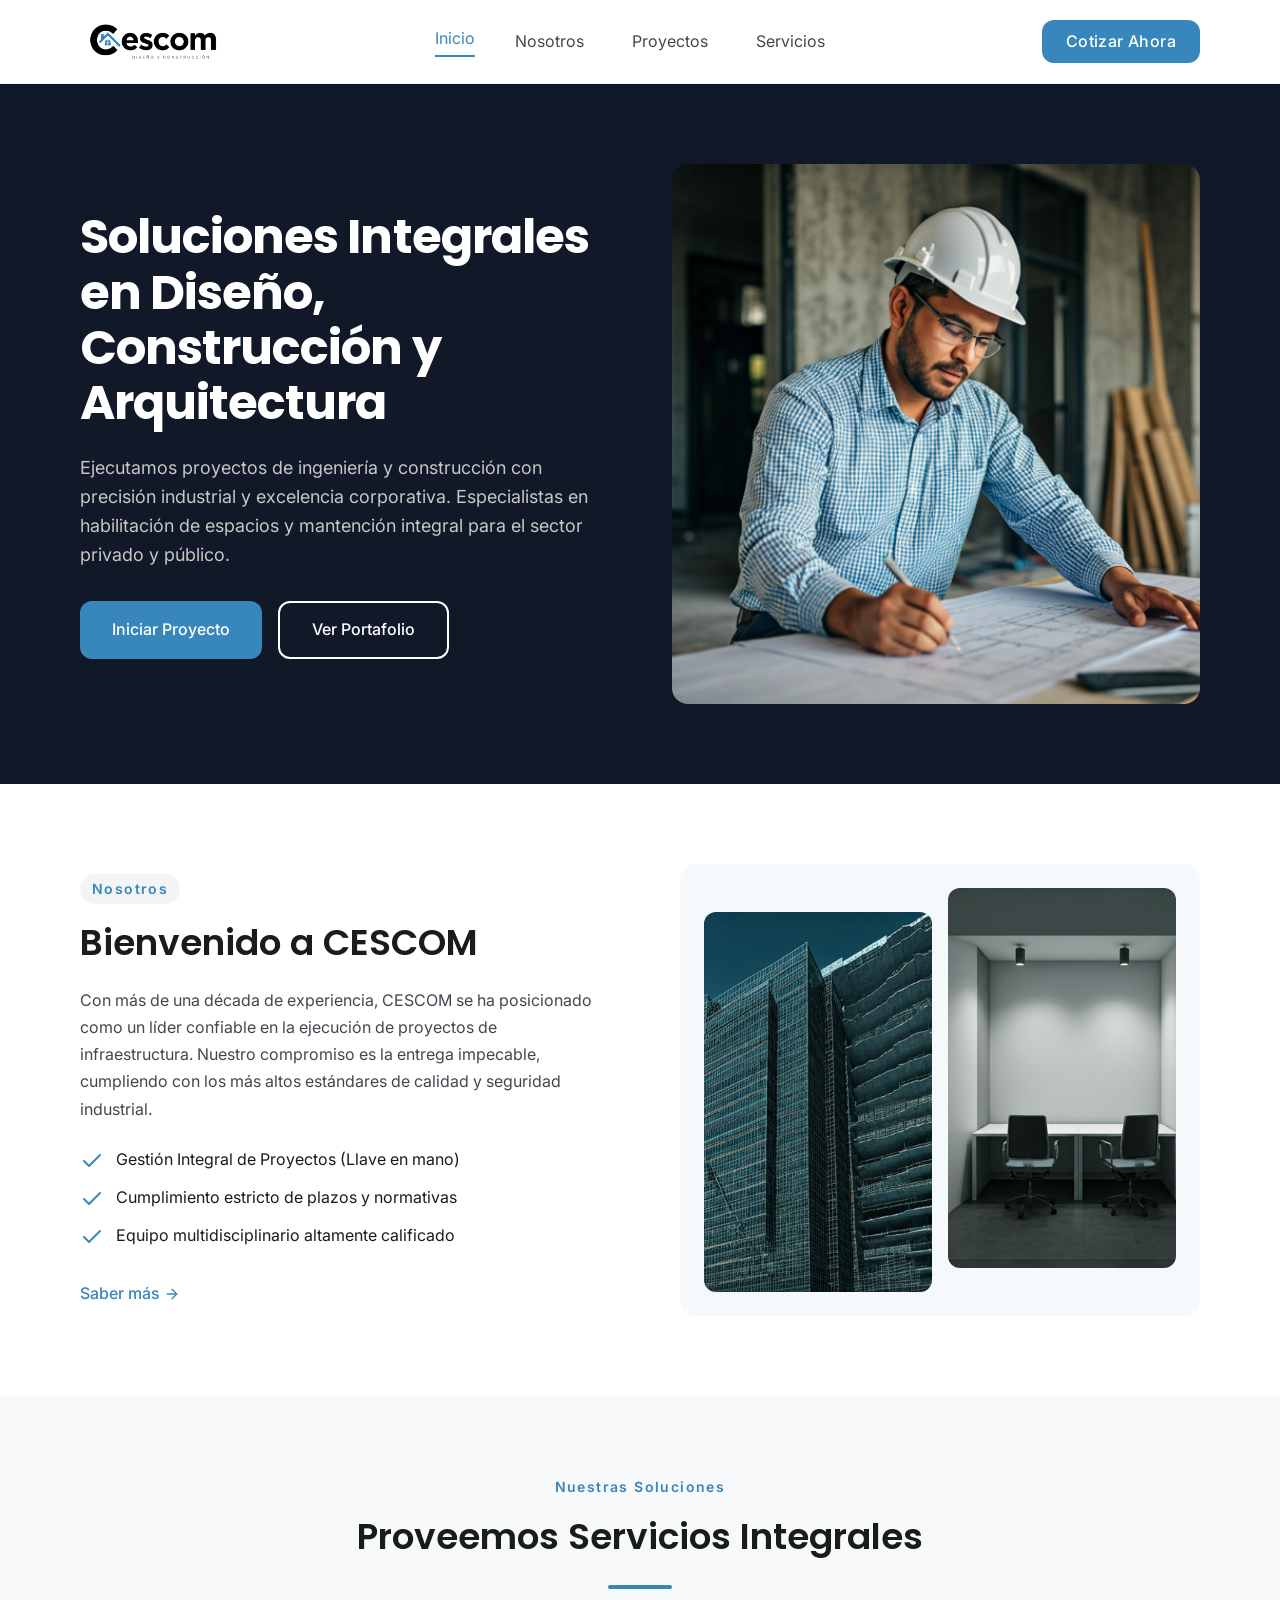
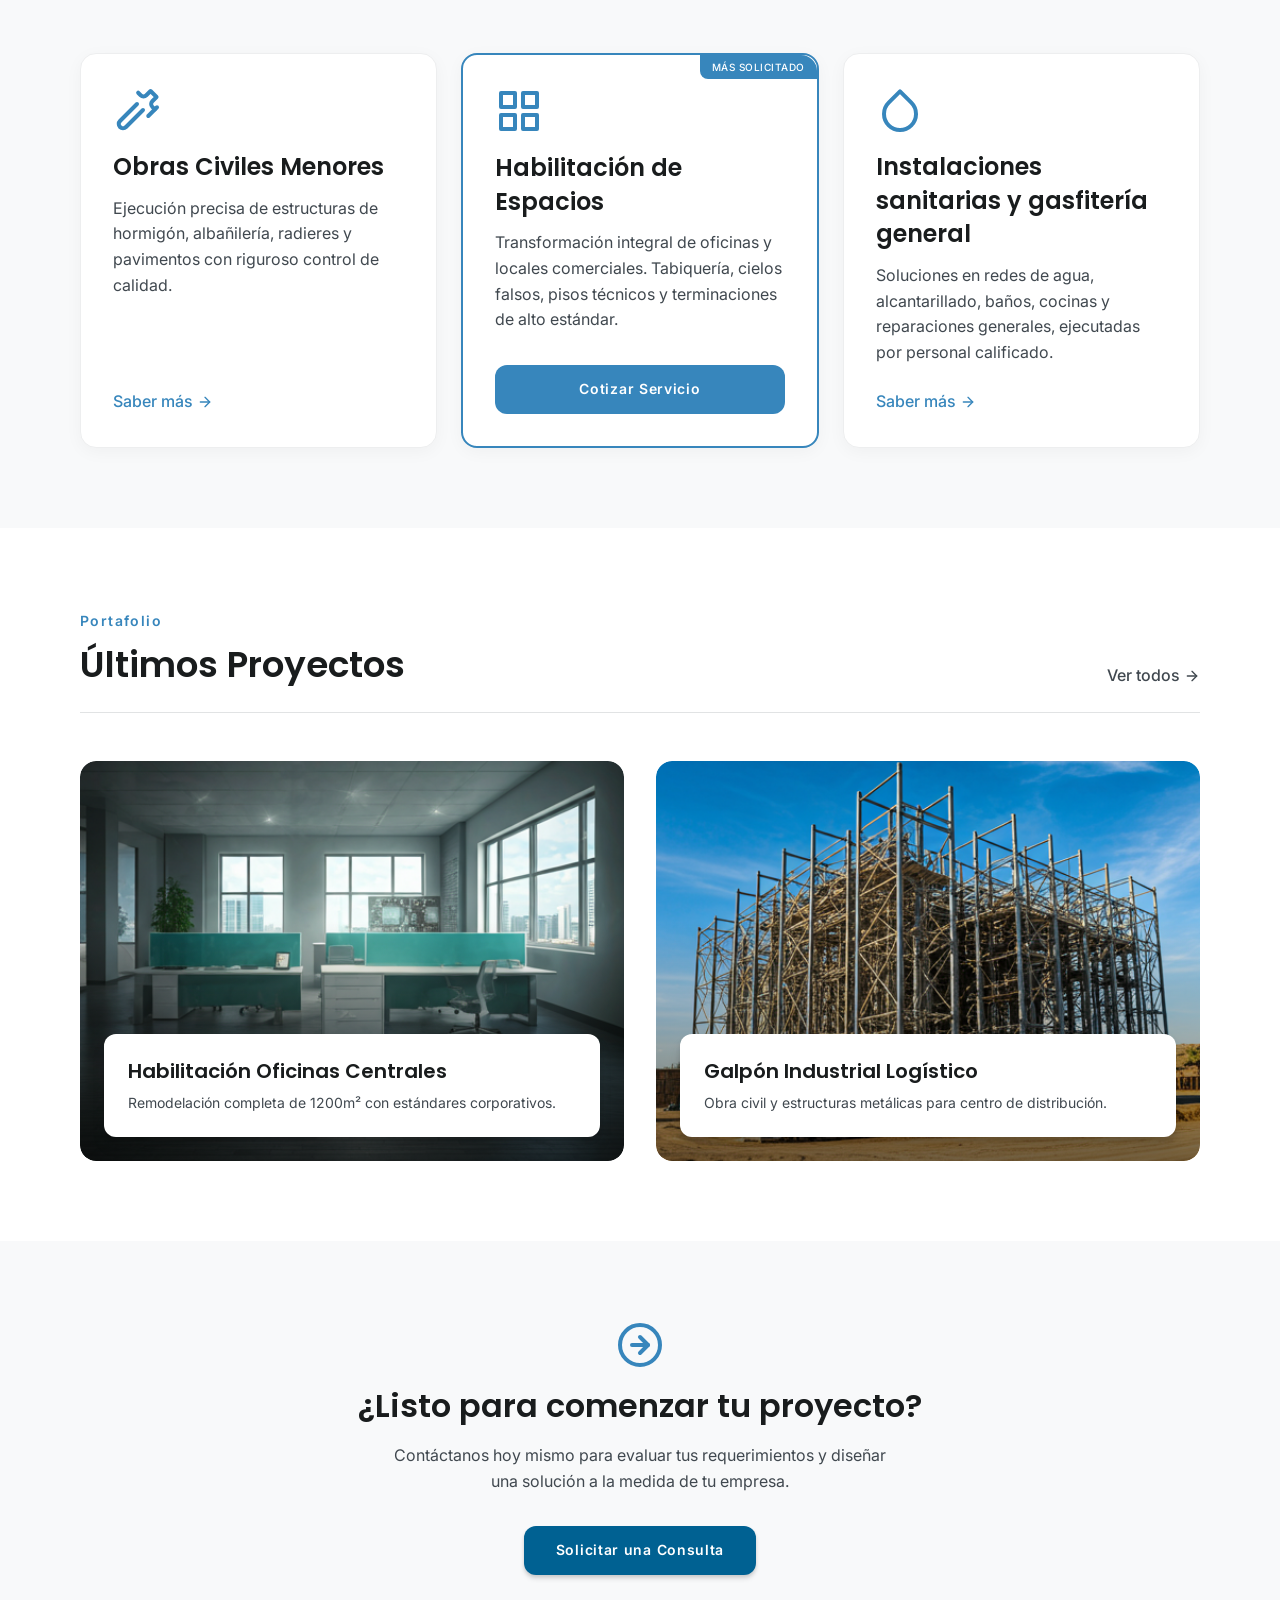
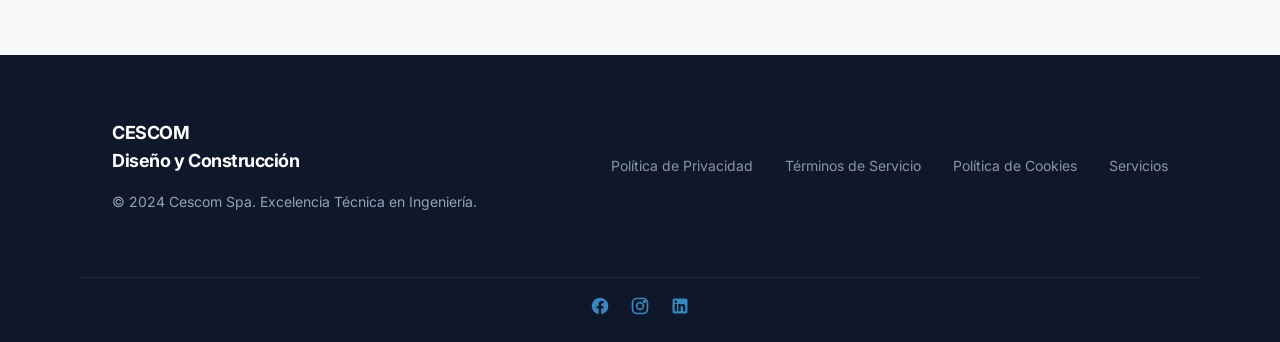
==== index.html @ 49e629c8 "Initial commit: sitio web Cescom" ====
<!doctype html>
<html lang="es">
<head>
  <meta charset="utf-8">
  <meta name="viewport" content="width=device-width, initial-scale=1">
  <title>CESCOM | Soluciones Integrales en Diseño y Construcción</title>
  <meta name="description" content="CESCOM ejecuta proyectos de ingeniería y construcción con precisión industrial. Especialistas en habilitación de espacios y mantención integral.">

  <link rel="preconnect" href="https://fonts.googleapis.com">
  <link rel="preconnect" href="https://fonts.gstatic.com" crossorigin>
  <link href="https://fonts.googleapis.com/css2?family=Inter:wght@400;600;700&family=Poppins:wght@600;700&display=swap" rel="stylesheet">

  <link rel="stylesheet" href="assets/css/tokens.css">
  <link rel="stylesheet" href="assets/css/base.css">
  <link rel="stylesheet" href="assets/css/components/navbar.css">
  <link rel="stylesheet" href="assets/css/components/button.css">
  <link rel="stylesheet" href="assets/css/components/card.css">
  <link rel="stylesheet" href="assets/css/components/form.css">
  <link rel="stylesheet" href="assets/css/components/footer.css">
  <link rel="stylesheet" href="assets/css/pages/home.css">
</head>
<body>

<!-- ===== Navbar ===== -->
<header class="navbar" data-active="home">
  <div class="navbar__inner">
    <a href="index.html" class="navbar__brand" aria-label="CESCOM - Inicio">
      <img src="assets/images/image-import-100.png" alt="CESCOM" class="navbar__logo" width="152" height="51">
    </a>

    <button class="navbar__toggle" type="button" aria-label="Abrir menú" aria-expanded="false">
      <svg width="24" height="24" viewBox="0 0 24 24" fill="none" stroke="currentColor" stroke-width="2" stroke-linecap="round" stroke-linejoin="round" aria-hidden="true">
        <line x1="3" y1="6" x2="21" y2="6"></line>
        <line x1="3" y1="12" x2="21" y2="12"></line>
        <line x1="3" y1="18" x2="21" y2="18"></line>
      </svg>
    </button>

    <nav class="navbar__nav" aria-label="Principal">
      <a href="index.html" class="navbar__link" data-nav="home" aria-current="page">Inicio</a>
      <a href="nosotros.html" class="navbar__link" data-nav="nosotros">Nosotros</a>
      <a href="#proyectos" class="navbar__link" data-nav="proyectos">Proyectos</a>
      <a href="servicios.html" class="navbar__link" data-nav="servicios">Servicios</a>
    </nav>

    <a href="contacto.html" class="btn btn--primary btn--cta-nav navbar__cta">Cotizar Ahora</a>
  </div>
</header>

<main>

  <!-- ===== Hero ===== -->
  <section class="hero section" aria-labelledby="hero-title">
    <div class="container hero__inner">
      <div class="hero__content">
        <h1 id="hero-title" class="hero__title">Soluciones Integrales en Diseño, Construcción y Arquitectura</h1>
        <p class="hero__lead">Ejecutamos proyectos de ingeniería y construcción con precisión industrial y excelencia corporativa. Especialistas en habilitación de espacios y mantención integral para el sector privado y público.</p>
        <div class="hero__actions">
          <a href="contacto.html" class="btn btn--primary btn--lg">Iniciar Proyecto</a>
          <a href="#proyectos" class="btn btn--outline btn--lg">Ver Portafolio</a>
        </div>
      </div>
      <div class="hero__visual">
        <img class="hero__media" src="assets/images/image-import-30.png" alt="Ingeniero en sitio de construcción revisando planos con casco blanco">
      </div>
    </div>
  </section>

  <!-- ===== Welcome / About ===== -->
  <section class="welcome section" aria-labelledby="welcome-title">
    <div class="container welcome__grid">
      <div class="welcome__content">
        <span class="badge">Nosotros</span>
        <h2 id="welcome-title" class="welcome__title">Bienvenido a CESCOM</h2>
        <p class="welcome__lead">Con más de una década de experiencia, CESCOM se ha posicionado como un líder confiable en la ejecución de proyectos de infraestructura. Nuestro compromiso es la entrega impecable, cumpliendo con los más altos estándares de calidad y seguridad industrial.</p>
        <ul class="feature-list">
          <li>
            <svg width="24" height="24" viewBox="0 0 24 24" fill="none" stroke="currentColor" stroke-width="2" stroke-linecap="round" stroke-linejoin="round" aria-hidden="true"><polyline points="20 6 9 17 4 12"></polyline></svg>
            <span>Gestión Integral de Proyectos (Llave en mano)</span>
          </li>
          <li>
            <svg width="24" height="24" viewBox="0 0 24 24" fill="none" stroke="currentColor" stroke-width="2" stroke-linecap="round" stroke-linejoin="round" aria-hidden="true"><polyline points="20 6 9 17 4 12"></polyline></svg>
            <span>Cumplimiento estricto de plazos y normativas</span>
          </li>
          <li>
            <svg width="24" height="24" viewBox="0 0 24 24" fill="none" stroke="currentColor" stroke-width="2" stroke-linecap="round" stroke-linejoin="round" aria-hidden="true"><polyline points="20 6 9 17 4 12"></polyline></svg>
            <span>Equipo multidisciplinario altamente calificado</span>
          </li>
        </ul>
        <a href="nosotros.html" class="link-arrow">Saber más
          <svg width="16" height="16" viewBox="0 0 24 24" fill="none" stroke="currentColor" stroke-width="2" stroke-linecap="round" stroke-linejoin="round" aria-hidden="true"><line x1="5" y1="12" x2="19" y2="12"></line><polyline points="12 5 19 12 12 19"></polyline></svg>
        </a>
      </div>

      <div class="welcome__media">
        <img src="assets/images/image-import-21.png" alt="Trabajo de habilitación de oficinas en ejecución">
        <img src="assets/images/image-import-32.png" alt="Equipo de CESCOM coordinando un proyecto">
      </div>
    </div>
  </section>

  <!-- ===== Services ===== -->
  <section class="services section" aria-labelledby="services-title">
    <div class="container">
      <header class="services__head">
        <span class="eyebrow">Nuestras Soluciones</span>
        <h2 id="services-title" class="services__title">Proveemos Servicios Integrales</h2>
        <hr class="divider-bar" aria-hidden="true">
      </header>

      <div class="services__grid">
        <!-- Card 1 -->
        <article class="card">
          <span class="card__icon" aria-hidden="true">
            <svg width="48" height="48" viewBox="0 0 24 24" fill="none" stroke="currentColor" stroke-width="2" stroke-linecap="round" stroke-linejoin="round"><path d="M15 12l-8.5 8.5a2.12 2.12 0 1 1-3-3L12 9"></path><path d="M17.64 15L22 10.64"></path><path d="M20.91 11.7l-1.25-1.25a2 2 0 0 1 0-2.83l2.12-2.12-3-3-2.12 2.12a2 2 0 0 1-2.83 0L12.58 3.36"></path></svg>
          </span>
          <h3 class="card__title">Obras Civiles Menores</h3>
          <p class="card__desc">Ejecución precisa de estructuras de hormigón, albañilería, radieres y pavimentos con riguroso control de calidad.</p>
          <a href="servicios.html" class="link-arrow">Saber más
            <svg width="16" height="16" viewBox="0 0 24 24" fill="none" stroke="currentColor" stroke-width="2" stroke-linecap="round" stroke-linejoin="round" aria-hidden="true"><line x1="5" y1="12" x2="19" y2="12"></line><polyline points="12 5 19 12 12 19"></polyline></svg>
          </a>
        </article>

        <!-- Card 2 - Featured -->
        <article class="card card--featured">
          <span class="badge--corner">MÁS SOLICITADO</span>
          <span class="card__icon" aria-hidden="true">
            <svg width="48" height="48" viewBox="0 0 24 24" fill="none" stroke="currentColor" stroke-width="2" stroke-linecap="round" stroke-linejoin="round"><rect x="3" y="3" width="7" height="7"></rect><rect x="14" y="3" width="7" height="7"></rect><rect x="14" y="14" width="7" height="7"></rect><rect x="3" y="14" width="7" height="7"></rect></svg>
          </span>
          <h3 class="card__title">Habilitación de Espacios</h3>
          <p class="card__desc">Transformación integral de oficinas y locales comerciales. Tabiquería, cielos falsos, pisos técnicos y terminaciones de alto estándar.</p>
          <a href="contacto.html" class="btn btn--primary btn--block">Cotizar Servicio</a>
        </article>

        <!-- Card 3 -->
        <article class="card">
          <span class="card__icon" aria-hidden="true">
            <svg width="48" height="48" viewBox="0 0 24 24" fill="none" stroke="currentColor" stroke-width="2" stroke-linecap="round" stroke-linejoin="round"><path d="M12 2.69l5.66 5.66a8 8 0 1 1-11.31 0z"></path></svg>
          </span>
          <h3 class="card__title">Instalaciones sanitarias y gasfitería general</h3>
          <p class="card__desc">Soluciones en redes de agua, alcantarillado, baños, cocinas y reparaciones generales, ejecutadas por personal calificado.</p>
          <a href="servicios.html" class="link-arrow">Saber más
            <svg width="16" height="16" viewBox="0 0 24 24" fill="none" stroke="currentColor" stroke-width="2" stroke-linecap="round" stroke-linejoin="round" aria-hidden="true"><line x1="5" y1="12" x2="19" y2="12"></line><polyline points="12 5 19 12 12 19"></polyline></svg>
          </a>
        </article>
      </div>
    </div>
  </section>

  <!-- ===== Latest Projects ===== -->
  <section class="projects section" id="proyectos" aria-labelledby="projects-title">
    <div class="container">
      <header class="projects__head">
        <div>
          <span class="eyebrow">Portafolio</span>
          <h2 id="projects-title" class="projects__title">Últimos Proyectos</h2>
        </div>
        <a href="#" class="link-arrow link-arrow--muted">Ver todos
          <svg width="16" height="16" viewBox="0 0 24 24" fill="none" stroke="currentColor" stroke-width="2" stroke-linecap="round" stroke-linejoin="round" aria-hidden="true"><line x1="5" y1="12" x2="19" y2="12"></line><polyline points="12 5 19 12 12 19"></polyline></svg>
        </a>
      </header>

      <div class="projects__grid">
        <article class="project-card">
          <img class="project-card__img" src="assets/images/image-import-34.png" alt="Interior de oficina moderna habilitada">
          <div class="project-card__info">
            <h3>Habilitación Oficinas Centrales</h3>
            <p>Remodelación completa de 1200m² con estándares corporativos.</p>
          </div>
        </article>

        <article class="project-card">
          <img class="project-card__img" src="assets/images/image-import-22.png" alt="Estructura industrial en construcción">
          <div class="project-card__info">
            <h3>Galpón Industrial Logístico</h3>
            <p>Obra civil y estructuras metálicas para centro de distribución.</p>
          </div>
        </article>
      </div>
    </div>
  </section>

  <!-- ===== Final CTA ===== -->
  <section class="cta-final section" aria-labelledby="cta-title">
    <div class="container cta-final__inner">
      <svg class="cta-final__icon" viewBox="0 0 24 24" fill="none" stroke="currentColor" stroke-width="2" stroke-linecap="round" stroke-linejoin="round" aria-hidden="true">
        <circle cx="12" cy="12" r="10"></circle>
        <polyline points="12 8 16 12 12 16"></polyline>
        <line x1="8" y1="12" x2="16" y2="12"></line>
      </svg>
      <h2 id="cta-title" class="cta-final__title">¿Listo para comenzar tu proyecto?</h2>
      <p class="cta-final__lead">Contáctanos hoy mismo para evaluar tus requerimientos y diseñar una solución a la medida de tu empresa.</p>
      <a href="contacto.html" class="btn btn--accent">Solicitar una Consulta</a>
    </div>
  </section>

</main>

<!-- ===== Footer ===== -->
<footer class="footer" role="contentinfo">
  <div class="footer__top">
    <div class="footer__brand">
      <p class="footer__title">CESCOM<br>Diseño y Construcción</p>
      <p class="footer__copy">© 2024 Cescom Spa. Excelencia Técnica en Ingeniería.</p>
    </div>
    <nav class="footer__nav" aria-label="Enlaces legales">
      <a href="#" class="footer__link">Política de Privacidad</a>
      <a href="#" class="footer__link">Términos de Servicio</a>
      <a href="#" class="footer__link">Política de Cookies</a>
      <a href="servicios.html" class="footer__link">Servicios</a>
    </nav>
  </div>
  <div class="footer__bottom">
    <a href="#" class="footer__social" aria-label="Facebook">
      <svg width="20" height="20" viewBox="0 0 24 24" fill="currentColor" aria-hidden="true"><path d="M22 12a10 10 0 1 0-11.6 9.9v-7H7.9V12h2.5V9.8c0-2.5 1.5-3.9 3.8-3.9 1.1 0 2.2.2 2.2.2v2.5h-1.3c-1.2 0-1.6.8-1.6 1.6V12h2.8l-.5 2.9h-2.4v7A10 10 0 0 0 22 12Z"/></svg>
    </a>
    <a href="#" class="footer__social" aria-label="Instagram">
      <svg width="20" height="20" viewBox="0 0 24 24" fill="none" stroke="currentColor" stroke-width="2" stroke-linecap="round" stroke-linejoin="round" aria-hidden="true"><rect x="3" y="3" width="18" height="18" rx="5"></rect><circle cx="12" cy="12" r="4"></circle><circle cx="17.5" cy="6.5" r="1" fill="currentColor"></circle></svg>
    </a>
    <a href="#" class="footer__social" aria-label="LinkedIn">
      <svg width="20" height="20" viewBox="0 0 24 24" fill="currentColor" aria-hidden="true"><path d="M19 3H5a2 2 0 0 0-2 2v14a2 2 0 0 0 2 2h14a2 2 0 0 0 2-2V5a2 2 0 0 0-2-2ZM8.3 18.3H5.7V9.7h2.6v8.6Zm-1.3-9.8a1.5 1.5 0 1 1 0-3 1.5 1.5 0 0 1 0 3Zm11.3 9.8h-2.6v-4.2c0-1 0-2.3-1.4-2.3s-1.6 1.1-1.6 2.2v4.3H10V9.7h2.5v1.2c.4-.7 1.3-1.4 2.6-1.4 2.7 0 3.2 1.8 3.2 4.1v4.7Z"/></svg>
    </a>
  </div>
</footer>

<script>
  (function () {
    var btn = document.querySelector('.navbar__toggle');
    var nav = document.querySelector('.navbar__nav');
    if (!btn || !nav) return;
    btn.addEventListener('click', function () {
      var open = btn.getAttribute('aria-expanded') === 'true';
      btn.setAttribute('aria-expanded', String(!open));
      nav.classList.toggle('is-open', !open);
    });
  })();
</script>

</body>
</html>
---- assets/css/tokens.css ----
:root {
  /* Surfaces */
  --color-bg: #ffffff;
  --color-bg-alt: #f8f9fa;
  --color-bg-muted: #f3f4f5;
  --color-surface-dark: #111827;
  --color-surface-deep: #0f172a;
  --color-surface-ink: #001e31;
  --color-surface-card-dark: #2e3132;

  /* Text */
  --color-text-primary: #191c1d;
  --color-text-body: #40484f;
  --color-text-mute: #94a3b8;
  --color-text-soft: #c8c6c6;
  --color-text-faint: #edeeef;

  /* Borders */
  --color-border: #e1e3e4;
  --color-border-soft: #edeeef;
  --color-border-input: #c0c7d0;
  --color-border-footer: #1e293b;
  --color-border-nav: #f1f5f9;

  /* Brand */
  --color-brand: #3786bc;
  --color-brand-deep: #006192;
  --color-brand-darker: #004b72;
  --color-brand-tint: #cce5ff;
  --color-brand-tint-soft: #0061921a;

  /* Typography */
  --font-display: "Poppins", system-ui, -apple-system, Segoe UI, Roboto, sans-serif;
  --font-body: "Inter", system-ui, -apple-system, Segoe UI, Roboto, sans-serif;

  /* Layout */
  --container-max: 1200px;
  --page-pad-x: 120px;
  --page-pad-y: 80px;

  /* Radii */
  --radius-sm: 8px;
  --radius-md: 12px;
  --radius-lg: 16px;
  --radius-pill: 9999px;

  /* Shadows */
  --shadow-card: 0 4px 17.5px rgba(0, 0, 0, 0.04);
  --shadow-elev: 0 4px 5.25px rgba(0, 0, 0, 0.10), 0 10px 13.125px rgba(0, 0, 0, 0.10);
  --shadow-btn: 0 2px 3.5px rgba(0, 0, 0, 0.10), 0 4px 5.25px rgba(0, 0, 0, 0.10);
  --shadow-nav: 0 1px 1.75px rgba(0, 0, 0, 0.05);
}
---- assets/css/base.css ----
/* Reset */
*, *::before, *::after { box-sizing: border-box; }
html, body { margin: 0; padding: 0; }
body {
  font-family: var(--font-body);
  font-size: 16px;
  line-height: 1.6;
  color: var(--color-text-primary);
  background: var(--color-bg);
  -webkit-font-smoothing: antialiased;
  text-rendering: optimizeLegibility;
}
img, svg { display: block; max-width: 100%; }
a { color: inherit; text-decoration: none; }
button { font: inherit; cursor: pointer; border: 0; background: none; }
input, textarea, select { font: inherit; color: inherit; }
ul { list-style: none; padding: 0; margin: 0; }
h1, h2, h3, h4, h5 { font-family: var(--font-display); font-weight: 600; margin: 0; line-height: 1.3; color: var(--color-text-primary); }
p { margin: 0; }

/* Layout helpers */
.section { padding: var(--page-pad-y) var(--page-pad-x); }
.section--narrow { padding: var(--page-pad-y) calc(var(--page-pad-x) + 80px); }
.container { max-width: var(--container-max); margin: 0 auto; }

/* Badge / pill */
.badge {
  display: inline-block;
  font-family: var(--font-body);
  font-size: 14px;
  font-weight: 600;
  letter-spacing: 0.1em;
  color: var(--color-brand);
  background: var(--color-bg-muted);
  padding: 4px 12px;
  border-radius: var(--radius-pill);
  text-transform: none;
}
.badge--blue {
  color: var(--color-brand-darker);
  background: var(--color-brand-tint);
}

/* Section heading helpers */
.eyebrow {
  font-family: var(--font-body);
  font-size: 14px;
  font-weight: 600;
  letter-spacing: 0.1em;
  color: var(--color-brand);
}
.divider-bar {
  width: 64px; height: 4px;
  background: var(--color-brand);
  border-radius: var(--radius-pill);
  border: 0;
}
.divider-bar--soft { background: var(--color-border); width: 96px; }

/* Visually hidden */
.sr-only {
  position: absolute; width: 1px; height: 1px; padding: 0;
  margin: -1px; overflow: hidden; clip: rect(0,0,0,0);
  white-space: nowrap; border: 0;
}

/* Responsive */
@media (max-width: 1280px) {
  :root { --page-pad-x: 80px; }
}
@media (max-width: 1024px) {
  :root { --page-pad-x: 48px; --page-pad-y: 64px; }
}
@media (max-width: 768px) {
  :root { --page-pad-x: 24px; --page-pad-y: 48px; }
  .section--narrow { padding: var(--page-pad-y) var(--page-pad-x); }
}
---- assets/css/components/navbar.css ----
.navbar {
  position: sticky;
  top: 0;
  z-index: 100;
  width: 100%;
  background: rgba(255, 255, 255, 0.95);
  backdrop-filter: blur(7px);
  -webkit-backdrop-filter: blur(7px);
  border-bottom: 1px solid var(--color-border-nav);
  box-shadow: var(--shadow-nav);
}
.navbar--solid { background: #ffffff; backdrop-filter: none; }

.navbar__inner {
  display: flex;
  align-items: center;
  justify-content: space-between;
  gap: 32px;
  padding: 16px var(--page-pad-x);
  max-width: 1440px;
  margin: 0 auto;
}

.navbar__brand {
  display: inline-flex;
  align-items: center;
}
.navbar__logo { height: 51px; width: auto; }

.navbar__nav {
  display: flex;
  align-items: center;
  gap: 32px;
}
.navbar__link {
  position: relative;
  font-size: 16px;
  color: var(--color-text-body);
  padding: 4px 8px;
  border-radius: 4px;
  transition: color .2s ease, background-color .2s ease;
}
.navbar__link:hover { color: var(--color-brand); background: var(--color-bg-alt); }
.navbar__link[aria-current="page"] {
  color: var(--color-brand);
  background: transparent;
  padding: 0 0 4px;
  border-radius: 0;
  border-bottom: 2px solid var(--color-brand);
}

.navbar__toggle {
  display: none;
  width: 44px; height: 44px;
  align-items: center; justify-content: center;
  border-radius: 8px;
  color: var(--color-text-primary);
}
.navbar__toggle:hover { background: var(--color-bg-alt); }

@media (max-width: 1024px) {
  .navbar__inner { padding: 12px var(--page-pad-x); gap: 16px; }
  .navbar__nav { gap: 20px; }
}

@media (max-width: 768px) {
  .navbar__toggle { display: inline-flex; }
  .navbar__nav,
  .navbar__cta { display: none; }
  .navbar[data-open="true"] .navbar__nav,
  .navbar[data-open="true"] .navbar__cta {
    display: flex;
    flex-direction: column;
    align-items: stretch;
    width: 100%;
    gap: 8px;
    padding: 12px 0 0;
  }
  .navbar[data-open="true"] .navbar__inner {
    flex-wrap: wrap;
  }
  .navbar[data-open="true"] .navbar__link {
    padding: 12px 8px;
  }
  .navbar[data-open="true"] .navbar__cta { padding-bottom: 8px; }
}
---- assets/css/components/button.css ----
.btn {
  display: inline-flex;
  align-items: center;
  justify-content: center;
  gap: 8px;
  font-family: var(--font-body);
  font-size: 14px;
  font-weight: 600;
  letter-spacing: 0.05em;
  line-height: 1.2;
  padding: 16px 32px;
  border-radius: var(--radius-md);
  border: 0;
  cursor: pointer;
  transition: transform .15s ease, box-shadow .2s ease, background-color .2s ease;
}
.btn:hover { transform: translateY(-1px); }
.btn:focus-visible { outline: 2px solid var(--color-brand); outline-offset: 2px; }

.btn--primary { background: var(--color-brand); color: #fff; }
.btn--primary:hover { background: #2c719f; }

.btn--accent { background: var(--color-brand-deep); color: #fff; box-shadow: var(--shadow-btn); }
.btn--accent:hover { background: #00547d; }

.btn--outline {
  background: transparent; color: #fff;
  border: 2px solid #fff;
}
.btn--outline:hover { background: rgba(255,255,255,0.08); }

.btn--cta-nav {
  font-size: 16px;
  letter-spacing: 0.025em;
  font-weight: 500;
  padding: 12px 24px;
}

.btn--block { width: 100%; }

.btn--lg { padding: 17px 32px; font-size: 16px; letter-spacing: normal; font-weight: 500; }

/* Inline link arrow */
.link-arrow {
  display: inline-flex;
  align-items: center;
  gap: 4px;
  color: var(--color-brand);
  font-weight: 500;
}
.link-arrow:hover { text-decoration: underline; }
.link-arrow--muted { color: var(--color-text-body); }
---- assets/css/components/card.css ----
.card {
  background: #ffffff;
  border-radius: var(--radius-lg);
  border: 1px solid var(--color-border-soft);
  box-shadow: var(--shadow-card);
  padding: 32px;
}
.card--soft { border-color: var(--color-border-soft); }
.card--featured {
  border: 2px solid var(--color-brand);
  position: relative;
}
.card--dark { background: var(--color-surface-card-dark); color: #fff; border: 0; }
.card--brand { background: var(--color-brand-deep); color: #fff; border: 0; }

.card__icon {
  width: 48px; height: 48px;
  display: inline-flex;
  align-items: center; justify-content: center;
  color: var(--color-brand);
  margin-bottom: 16px;
}
.card__title {
  font-family: var(--font-display);
  font-size: 24px;
  font-weight: 600;
  line-height: 1.4;
  margin: 0 0 12px;
}
.card__desc {
  font-size: 16px;
  line-height: 1.6;
  color: var(--color-text-body);
  margin: 0;
}
.card--dark .card__desc,
.card--brand .card__desc { color: var(--color-text-soft); }
.card--brand .card__desc { color: var(--color-brand-tint); }

.badge--corner {
  position: absolute;
  top: 0; right: 0;
  background: var(--color-brand);
  color: #fff;
  font-size: 10px;
  letter-spacing: 0.05em;
  padding: 4px 12px;
  border-radius: 0 var(--radius-lg) 0 var(--radius-sm);
  font-weight: 500;
}
---- assets/css/components/form.css ----
.field { display: flex; flex-direction: column; gap: 8px; }
.field__label {
  font-size: 14px;
  font-weight: 600;
  letter-spacing: 0.05em;
  color: var(--color-text-body);
}
.field__input,
.field__select,
.field__textarea {
  width: 100%;
  padding: 14px 16px;
  border-radius: var(--radius-md);
  border: 1px solid var(--color-border-input);
  background: var(--color-bg-alt);
  font-size: 16px;
  color: var(--color-text-primary);
  font-family: var(--font-body);
  transition: border-color .2s ease, box-shadow .2s ease;
}
.field__textarea {
  min-height: 140px;
  resize: vertical;
  line-height: 1.6;
}
.field__input::placeholder,
.field__textarea::placeholder { color: #6b7280; }
.field__input:focus,
.field__select:focus,
.field__textarea:focus {
  outline: none;
  border-color: var(--color-brand);
  box-shadow: 0 0 0 3px rgba(55,134,188,0.18);
}
.field__select {
  appearance: none;
  background-image: url("data:image/svg+xml;utf8,<svg xmlns='http://www.w3.org/2000/svg' width='12' height='8' viewBox='0 0 12 8' fill='none'><path d='M1 1.5L6 6.5L11 1.5' stroke='%2340484f' stroke-width='2' stroke-linecap='round' stroke-linejoin='round'/></svg>");
  background-repeat: no-repeat;
  background-position: right 16px center;
  padding-right: 44px;
}

.form-row { display: grid; grid-template-columns: 1fr 1fr; gap: 24px; }
@media (max-width: 768px) { .form-row { grid-template-columns: 1fr; gap: 16px; } }
---- assets/css/components/footer.css ----
.footer {
  background: var(--color-surface-deep);
  color: var(--color-text-mute);
  padding: 0 var(--page-pad-x);
}

.footer__top {
  display: flex;
  align-items: center;
  justify-content: space-between;
  gap: 64px;
  padding: 64px 32px;
  flex-wrap: wrap;
}

.footer__brand { max-width: 365px; display: flex; flex-direction: column; gap: 16px; }
.footer__title {
  color: #ffffff;
  font-family: var(--font-body);
  font-size: 18px;
  font-weight: 700;
  letter-spacing: -0.025em;
  line-height: 1.55;
  margin: 0;
}
.footer__copy { color: var(--color-text-mute); font-size: 14px; }

.footer__nav {
  display: flex;
  gap: 32px;
  flex-wrap: wrap;
  justify-content: center;
}
.footer__link {
  color: var(--color-text-mute);
  font-size: 14px;
  opacity: 0.9;
  transition: color .2s ease, opacity .2s ease;
}
.footer__link:hover { color: #ffffff; opacity: 1; }

.footer__bottom {
  display: flex;
  justify-content: center;
  gap: 16px;
  padding: 16px 0 24px;
  border-top: 1px solid var(--color-border-footer);
}
.footer__social {
  width: 24px; height: 24px;
  display: inline-flex;
  align-items: center; justify-content: center;
  color: var(--color-brand);
  transition: transform .2s ease, color .2s ease;
}
.footer__social:hover { transform: translateY(-2px); color: #4ea4d8; }

@media (max-width: 768px) {
  .footer__top { padding: 48px 0; gap: 32px; flex-direction: column; align-items: flex-start; }
  .footer__nav { justify-content: flex-start; }
}
---- assets/css/pages/home.css ----
/* ==========================================================================
   Home page styles
   ========================================================================== */

/* ---------- Hero ---------- */
.hero {
  background: var(--color-surface-dark);
  color: #fff;
}
.hero__inner {
  display: grid;
  grid-template-columns: 1fr 1fr;
  gap: 64px;
  align-items: center;
}
.hero__title {
  font-family: var(--font-display);
  font-size: 48px;
  font-weight: 700;
  line-height: 1.15;
  letter-spacing: -0.02em;
  color: #fff;
  margin: 0 0 24px;
}
.hero__lead {
  font-size: 18px;
  line-height: 1.6;
  color: var(--color-text-soft);
  margin: 0 0 32px;
  max-width: 520px;
}
.hero__actions {
  display: flex;
  flex-wrap: wrap;
  gap: 16px;
}
.hero__media {
  width: 100%;
  height: 540px;
  object-fit: cover;
  border-radius: var(--radius-lg);
}

/* ---------- Welcome / About ---------- */
.welcome {
  background: #fff;
}
.welcome__grid {
  display: grid;
  grid-template-columns: 1fr 1fr;
  gap: 80px;
  align-items: center;
}
.welcome__title {
  font-size: 36px;
  font-weight: 600;
  margin: 16px 0 20px;
}
.welcome__lead {
  font-size: 16px;
  line-height: 1.7;
  color: var(--color-text-body);
  margin: 0 0 24px;
}
.feature-list {
  margin: 0 0 32px;
  display: grid;
  gap: 12px;
}
.feature-list li {
  display: flex;
  align-items: flex-start;
  gap: 12px;
  font-size: 16px;
  color: var(--color-text-primary);
}
.feature-list svg {
  flex: 0 0 24px;
  color: var(--color-brand);
  margin-top: 2px;
}
.welcome__media {
  position: relative;
  background: rgba(55, 134, 188, 0.05);
  border-radius: var(--radius-lg);
  padding: 24px;
  display: grid;
  grid-template-columns: 1fr 1fr;
  gap: 16px;
  align-items: start;
}
.welcome__media img {
  width: 100%;
  height: 380px;
  object-fit: cover;
  border-radius: var(--radius-md);
}
.welcome__media img:first-child {
  margin-top: 24px;
}

/* ---------- Services ---------- */
.services {
  background: var(--color-bg-alt);
}
.services__head {
  text-align: center;
  display: grid;
  justify-items: center;
  gap: 16px;
  margin-bottom: 56px;
}
.services__title {
  font-size: 36px;
  font-weight: 600;
}
.services__grid {
  display: grid;
  grid-template-columns: repeat(3, 1fr);
  gap: 24px;
  align-items: stretch;
}
.services__grid .card {
  display: flex;
  flex-direction: column;
}
.services__grid .card__desc {
  margin-bottom: 24px;
}
.services__grid .card .link-arrow,
.services__grid .card .btn {
  margin-top: auto;
}

/* ---------- Projects ---------- */
.projects {
  background: #fff;
}
.projects__head {
  display: flex;
  justify-content: space-between;
  align-items: flex-end;
  gap: 24px;
  padding-bottom: 24px;
  margin-bottom: 48px;
  border-bottom: 1px solid var(--color-border);
}
.projects__title {
  font-size: 36px;
  font-weight: 600;
  margin-top: 8px;
}
.projects__grid {
  display: grid;
  grid-template-columns: 1fr 1fr;
  gap: 32px;
}
.project-card {
  position: relative;
  border-radius: var(--radius-lg);
  overflow: hidden;
}
.project-card__img {
  width: 100%;
  height: 400px;
  object-fit: cover;
  display: block;
  border-radius: var(--radius-lg);
}
.project-card::after {
  content: "";
  position: absolute;
  inset: 0;
  background: linear-gradient(180deg, rgba(0, 0, 0, 0) 40%, rgba(0, 0, 0, 0.55) 100%);
  border-radius: var(--radius-lg);
  pointer-events: none;
}
.project-card__info {
  position: absolute;
  left: 24px;
  right: 24px;
  bottom: 24px;
  background: #fff;
  border-radius: var(--radius-md);
  padding: 24px;
  box-shadow: var(--shadow-elev);
  z-index: 1;
}
.project-card__info h3 {
  font-size: 20px;
  font-weight: 600;
  margin: 0 0 8px;
}
.project-card__info p {
  font-size: 14px;
  color: var(--color-text-body);
  line-height: 1.5;
}

/* ---------- Final CTA ---------- */
.cta-final {
  background: var(--color-bg-alt);
  text-align: center;
}
.cta-final__inner {
  max-width: 720px;
  margin: 0 auto;
  display: grid;
  justify-items: center;
  gap: 16px;
}
.cta-final__icon {
  width: 48px;
  height: 48px;
  color: var(--color-brand);
}
.cta-final__title {
  font-size: 32px;
  font-weight: 600;
}
.cta-final__lead {
  font-size: 16px;
  color: var(--color-text-body);
  max-width: 512px;
  margin: 0 auto 16px;
}

/* ---------- Responsive ---------- */
@media (max-width: 1024px) {
  .hero__inner,
  .welcome__grid,
  .services__grid,
  .projects__grid {
    grid-template-columns: 1fr;
    gap: 48px;
  }
  .hero__title { font-size: 40px; }
  .hero__media { height: 420px; }
  .welcome__media img { height: 280px; }
}
@media (max-width: 768px) {
  .hero__title { font-size: 32px; }
  .hero__media { height: 320px; }
  .welcome__title,
  .services__title,
  .projects__title,
  .cta-final__title { font-size: 28px; }
  .projects__head { flex-direction: column; align-items: flex-start; }
  .project-card__img { height: 320px; }
  .welcome__media { grid-template-columns: 1fr; }
  .welcome__media img { height: 220px; }
  .welcome__media img:first-child { margin-top: 0; }
}
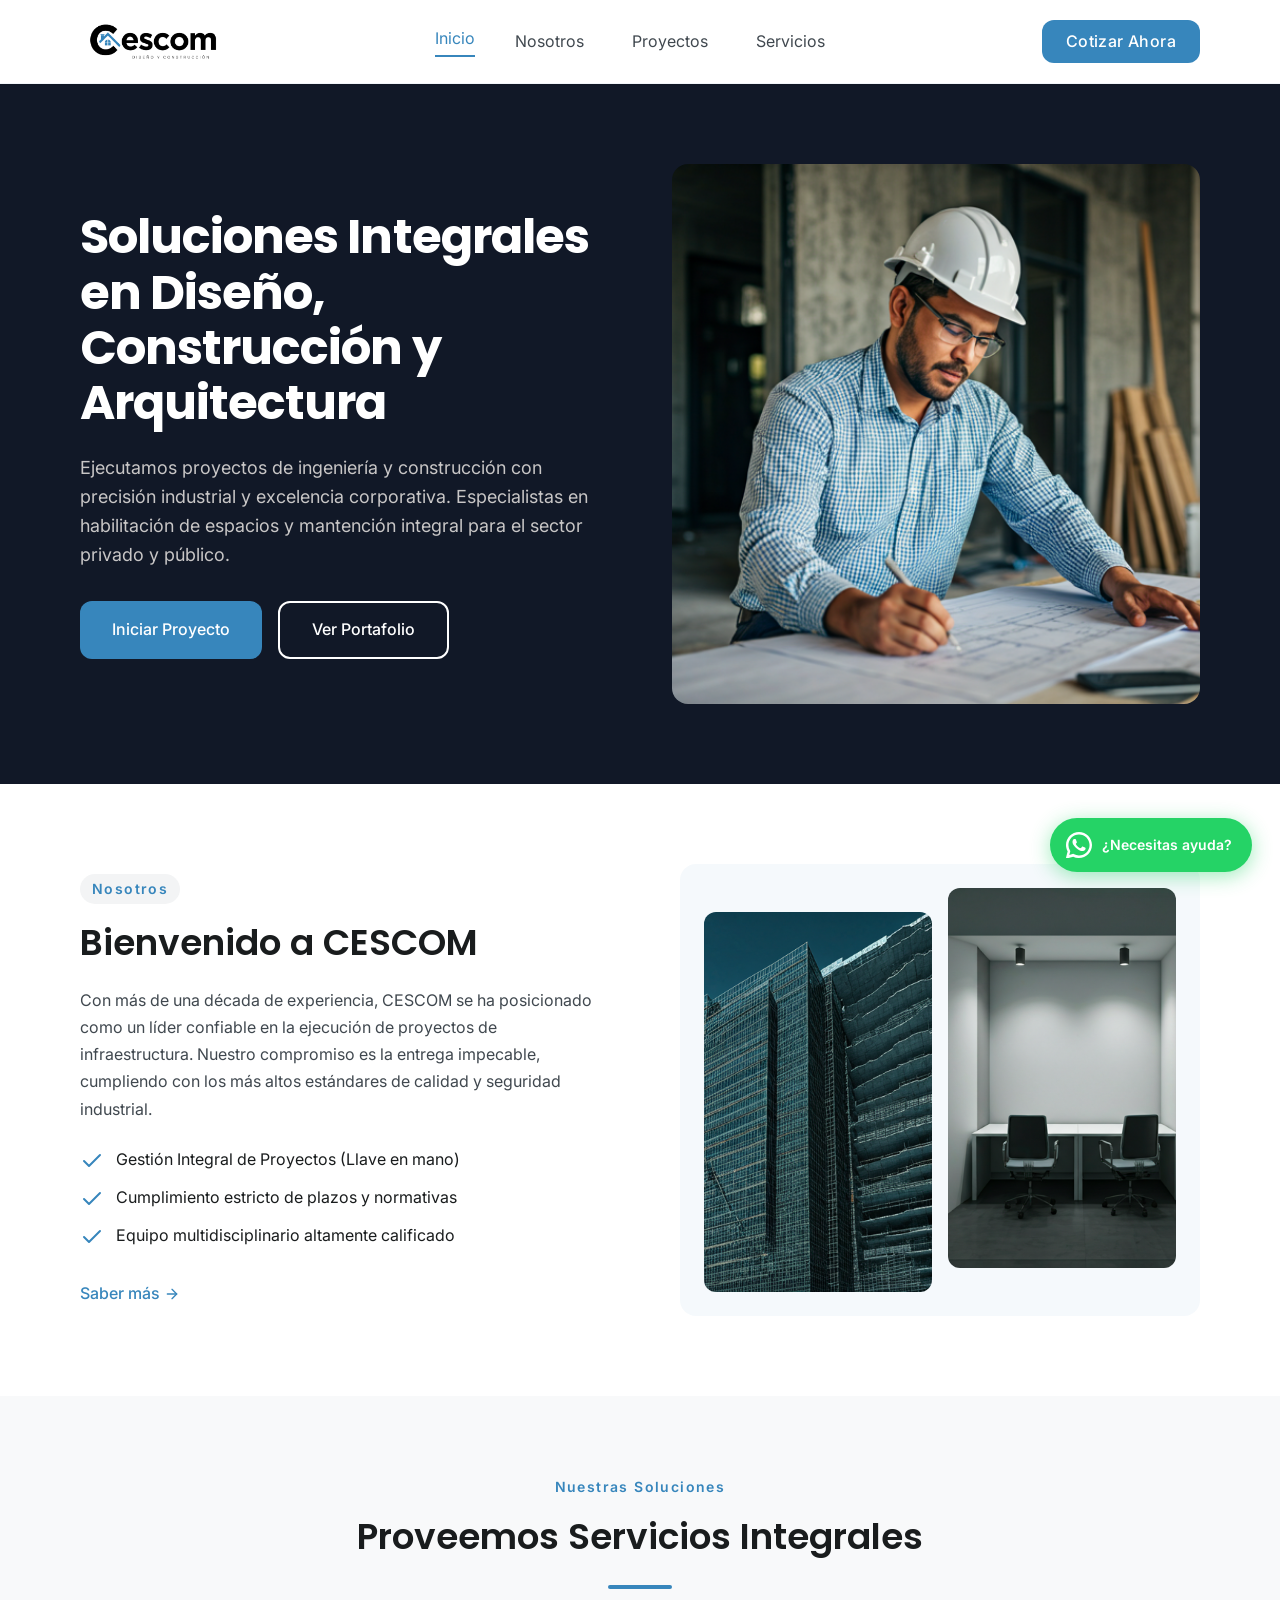
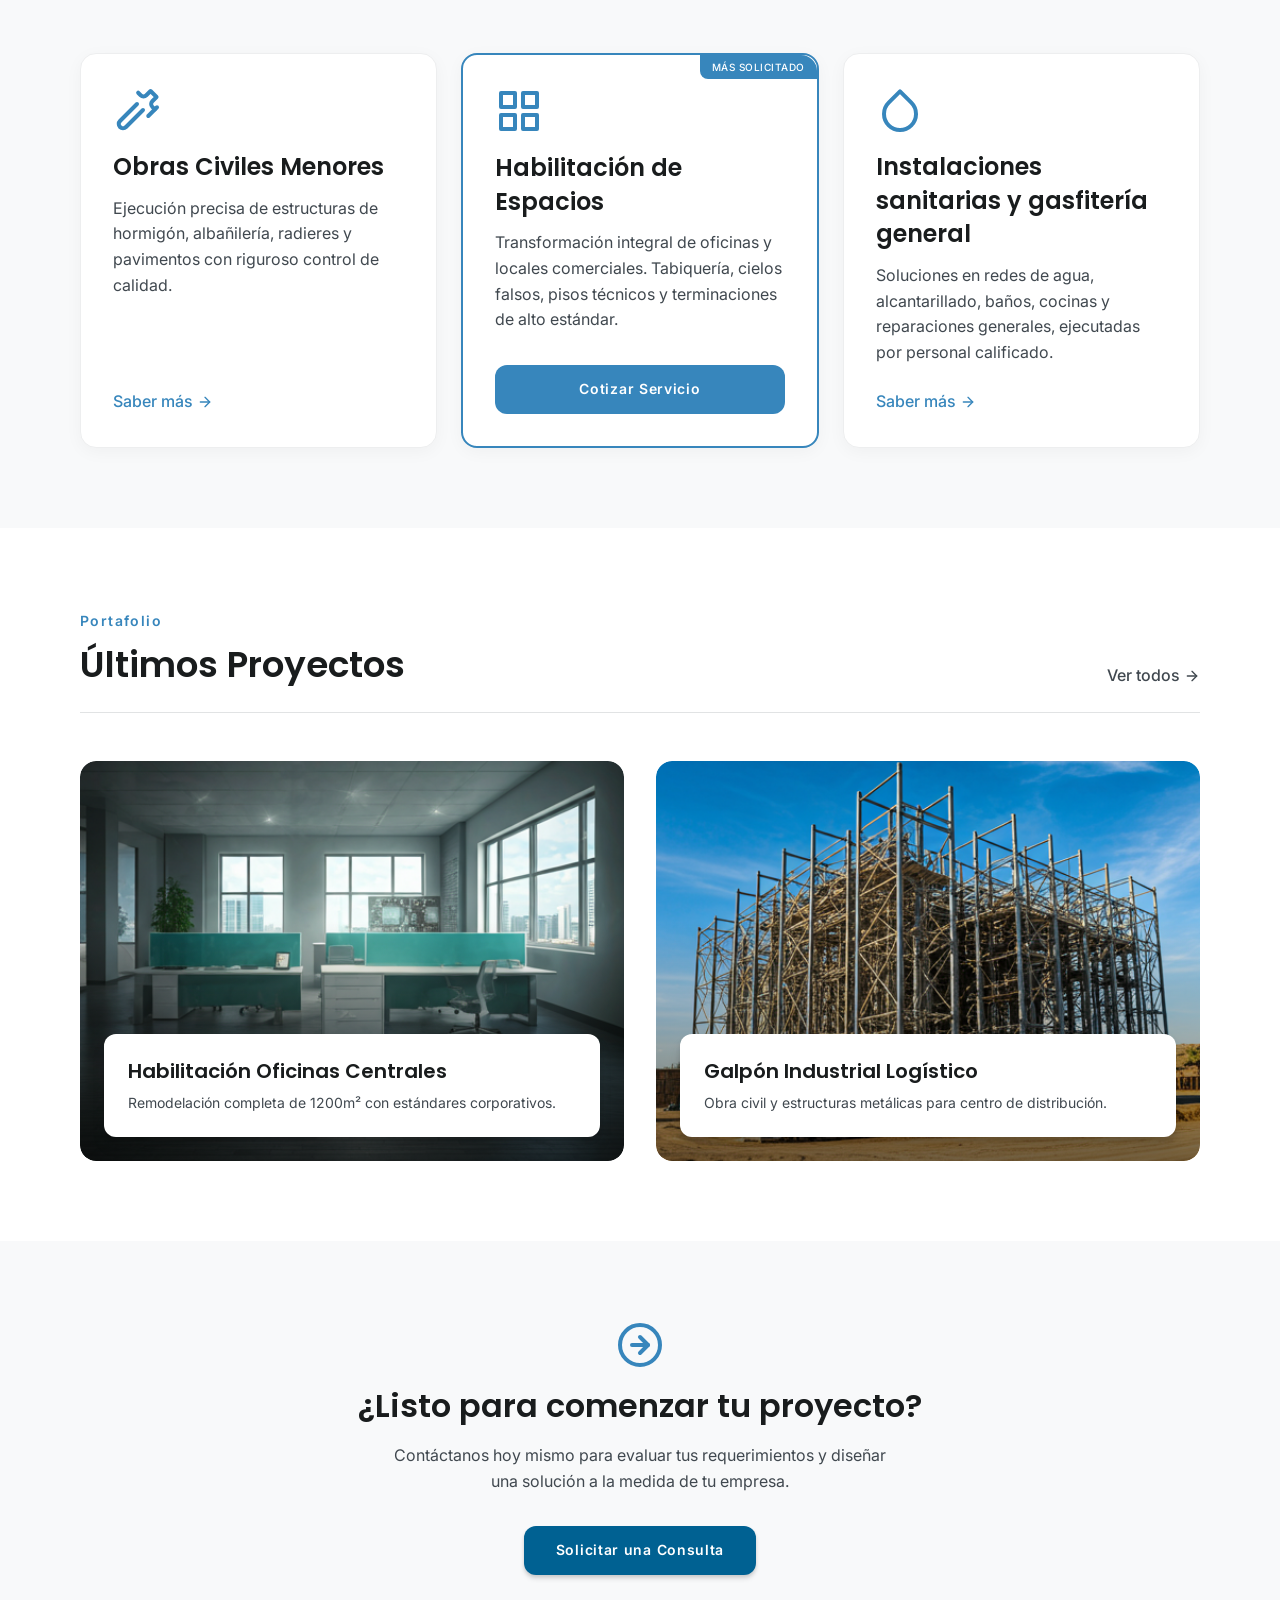
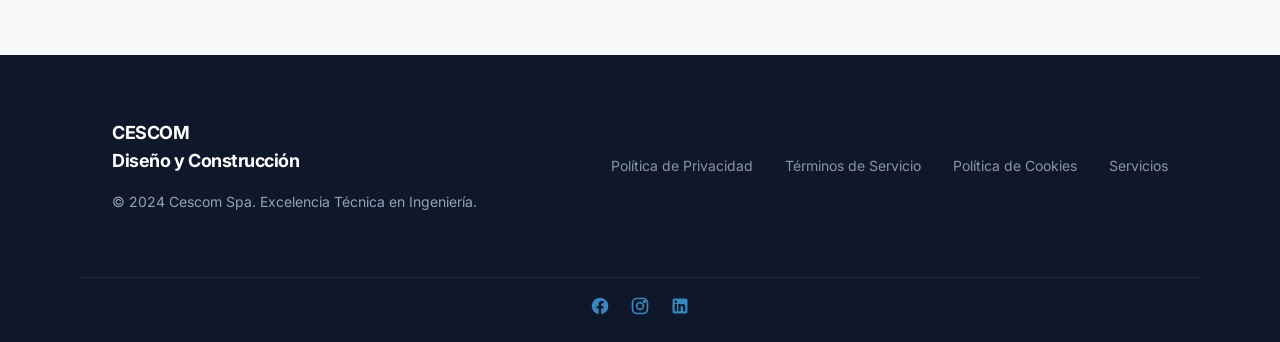
==== commit d32eec20: "Cargar dinamicamente el navbar y footer" ====
--- a/index.html
+++ b/index.html
@@ -21,31 +21,7 @@
 </head>
 <body>
 
-<!-- ===== Navbar ===== -->
-<header class="navbar" data-active="home">
-  <div class="navbar__inner">
-    <a href="index.html" class="navbar__brand" aria-label="CESCOM - Inicio">
-      <img src="assets/images/image-import-100.png" alt="CESCOM" class="navbar__logo" width="152" height="51">
-    </a>
-
-    <button class="navbar__toggle" type="button" aria-label="Abrir menú" aria-expanded="false">
-      <svg width="24" height="24" viewBox="0 0 24 24" fill="none" stroke="currentColor" stroke-width="2" stroke-linecap="round" stroke-linejoin="round" aria-hidden="true">
-        <line x1="3" y1="6" x2="21" y2="6"></line>
-        <line x1="3" y1="12" x2="21" y2="12"></line>
-        <line x1="3" y1="18" x2="21" y2="18"></line>
-      </svg>
-    </button>
-
-    <nav class="navbar__nav" aria-label="Principal">
-      <a href="index.html" class="navbar__link" data-nav="home" aria-current="page">Inicio</a>
-      <a href="nosotros.html" class="navbar__link" data-nav="nosotros">Nosotros</a>
-      <a href="#proyectos" class="navbar__link" data-nav="proyectos">Proyectos</a>
-      <a href="servicios.html" class="navbar__link" data-nav="servicios">Servicios</a>
-    </nav>
-
-    <a href="contacto.html" class="btn btn--primary btn--cta-nav navbar__cta">Cotizar Ahora</a>
-  </div>
-</header>
+<div id="navbar-placeholder" data-active="home"></div>
 
 <main>
 
@@ -56,8 +32,8 @@
         <h1 id="hero-title" class="hero__title">Soluciones Integrales en Diseño, Construcción y Arquitectura</h1>
         <p class="hero__lead">Ejecutamos proyectos de ingeniería y construcción con precisión industrial y excelencia corporativa. Especialistas en habilitación de espacios y mantención integral para el sector privado y público.</p>
         <div class="hero__actions">
-          <a href="contacto.html" class="btn btn--primary btn--lg">Iniciar Proyecto</a>
-          <a href="#proyectos" class="btn btn--outline btn--lg">Ver Portafolio</a>
+          <a href="/contacto" class="btn btn--primary btn--lg">Iniciar Proyecto</a>
+          <a href="/#proyectos" class="btn btn--outline btn--lg">Ver Portafolio</a>
         </div>
       </div>
       <div class="hero__visual">
@@ -87,7 +63,7 @@
             <span>Equipo multidisciplinario altamente calificado</span>
           </li>
         </ul>
-        <a href="nosotros.html" class="link-arrow">Saber más
+        <a href="/nosotros" class="link-arrow">Saber más
           <svg width="16" height="16" viewBox="0 0 24 24" fill="none" stroke="currentColor" stroke-width="2" stroke-linecap="round" stroke-linejoin="round" aria-hidden="true"><line x1="5" y1="12" x2="19" y2="12"></line><polyline points="12 5 19 12 12 19"></polyline></svg>
         </a>
       </div>
@@ -116,7 +92,7 @@
           </span>
           <h3 class="card__title">Obras Civiles Menores</h3>
           <p class="card__desc">Ejecución precisa de estructuras de hormigón, albañilería, radieres y pavimentos con riguroso control de calidad.</p>
-          <a href="servicios.html" class="link-arrow">Saber más
+          <a href="/servicios" class="link-arrow">Saber más
             <svg width="16" height="16" viewBox="0 0 24 24" fill="none" stroke="currentColor" stroke-width="2" stroke-linecap="round" stroke-linejoin="round" aria-hidden="true"><line x1="5" y1="12" x2="19" y2="12"></line><polyline points="12 5 19 12 12 19"></polyline></svg>
           </a>
         </article>
@@ -129,7 +105,7 @@
           </span>
           <h3 class="card__title">Habilitación de Espacios</h3>
           <p class="card__desc">Transformación integral de oficinas y locales comerciales. Tabiquería, cielos falsos, pisos técnicos y terminaciones de alto estándar.</p>
-          <a href="contacto.html" class="btn btn--primary btn--block">Cotizar Servicio</a>
+          <a href="/contacto" class="btn btn--primary btn--block">Cotizar Servicio</a>
         </article>
 
         <!-- Card 3 -->
@@ -139,7 +115,7 @@
           </span>
           <h3 class="card__title">Instalaciones sanitarias y gasfitería general</h3>
           <p class="card__desc">Soluciones en redes de agua, alcantarillado, baños, cocinas y reparaciones generales, ejecutadas por personal calificado.</p>
-          <a href="servicios.html" class="link-arrow">Saber más
+          <a href="/servicios" class="link-arrow">Saber más
             <svg width="16" height="16" viewBox="0 0 24 24" fill="none" stroke="currentColor" stroke-width="2" stroke-linecap="round" stroke-linejoin="round" aria-hidden="true"><line x1="5" y1="12" x2="19" y2="12"></line><polyline points="12 5 19 12 12 19"></polyline></svg>
           </a>
         </article>
@@ -190,51 +166,15 @@
       </svg>
       <h2 id="cta-title" class="cta-final__title">¿Listo para comenzar tu proyecto?</h2>
       <p class="cta-final__lead">Contáctanos hoy mismo para evaluar tus requerimientos y diseñar una solución a la medida de tu empresa.</p>
-      <a href="contacto.html" class="btn btn--accent">Solicitar una Consulta</a>
+      <a href="/contacto" class="btn btn--accent">Solicitar una Consulta</a>
     </div>
   </section>
 
 </main>
 
-<!-- ===== Footer ===== -->
-<footer class="footer" role="contentinfo">
-  <div class="footer__top">
-    <div class="footer__brand">
-      <p class="footer__title">CESCOM<br>Diseño y Construcción</p>
-      <p class="footer__copy">© 2024 Cescom Spa. Excelencia Técnica en Ingeniería.</p>
-    </div>
-    <nav class="footer__nav" aria-label="Enlaces legales">
-      <a href="#" class="footer__link">Política de Privacidad</a>
-      <a href="#" class="footer__link">Términos de Servicio</a>
-      <a href="#" class="footer__link">Política de Cookies</a>
-      <a href="servicios.html" class="footer__link">Servicios</a>
-    </nav>
-  </div>
-  <div class="footer__bottom">
-    <a href="#" class="footer__social" aria-label="Facebook">
-      <svg width="20" height="20" viewBox="0 0 24 24" fill="currentColor" aria-hidden="true"><path d="M22 12a10 10 0 1 0-11.6 9.9v-7H7.9V12h2.5V9.8c0-2.5 1.5-3.9 3.8-3.9 1.1 0 2.2.2 2.2.2v2.5h-1.3c-1.2 0-1.6.8-1.6 1.6V12h2.8l-.5 2.9h-2.4v7A10 10 0 0 0 22 12Z"/></svg>
-    </a>
-    <a href="#" class="footer__social" aria-label="Instagram">
-      <svg width="20" height="20" viewBox="0 0 24 24" fill="none" stroke="currentColor" stroke-width="2" stroke-linecap="round" stroke-linejoin="round" aria-hidden="true"><rect x="3" y="3" width="18" height="18" rx="5"></rect><circle cx="12" cy="12" r="4"></circle><circle cx="17.5" cy="6.5" r="1" fill="currentColor"></circle></svg>
-    </a>
-    <a href="#" class="footer__social" aria-label="LinkedIn">
-      <svg width="20" height="20" viewBox="0 0 24 24" fill="currentColor" aria-hidden="true"><path d="M19 3H5a2 2 0 0 0-2 2v14a2 2 0 0 0 2 2h14a2 2 0 0 0 2-2V5a2 2 0 0 0-2-2ZM8.3 18.3H5.7V9.7h2.6v8.6Zm-1.3-9.8a1.5 1.5 0 1 1 0-3 1.5 1.5 0 0 1 0 3Zm11.3 9.8h-2.6v-4.2c0-1 0-2.3-1.4-2.3s-1.6 1.1-1.6 2.2v4.3H10V9.7h2.5v1.2c.4-.7 1.3-1.4 2.6-1.4 2.7 0 3.2 1.8 3.2 4.1v4.7Z"/></svg>
-    </a>
-  </div>
-</footer>
+<div id="footer-placeholder"></div>
 
-<script>
-  (function () {
-    var btn = document.querySelector('.navbar__toggle');
-    var nav = document.querySelector('.navbar__nav');
-    if (!btn || !nav) return;
-    btn.addEventListener('click', function () {
-      var open = btn.getAttribute('aria-expanded') === 'true';
-      btn.setAttribute('aria-expanded', String(!open));
-      nav.classList.toggle('is-open', !open);
-    });
-  })();
-</script>
+<script src="assets/js/main.js" defer></script>
 
 </body>
 </html>
--- a/assets/css/components/navbar.css
+++ b/assets/css/components/navbar.css
@@ -63,24 +63,141 @@
   .navbar__nav { gap: 20px; }
 }
 
+/* ── Backdrop ────────────────────────────────────────── */
+.navbar-backdrop {
+  position: fixed;
+  inset: 0;
+  background: rgba(17, 24, 39, 0.45);
+  -webkit-backdrop-filter: blur(3px);
+  backdrop-filter: blur(3px);
+  z-index: 99;
+  animation: backdrop-in 0.25s ease both;
+}
+@keyframes backdrop-in {
+  from { opacity: 0; }
+  to   { opacity: 1; }
+}
+
 @media (max-width: 768px) {
+  /* Show hamburger, hide nav and CTA from header bar */
   .navbar__toggle { display: inline-flex; }
-  .navbar__nav,
-  .navbar__cta { display: none; }
-  .navbar[data-open="true"] .navbar__nav,
+  .navbar__nav { display: none; }
+  .navbar .navbar__cta { display: none; }
+
+  /* ── Hamburger → X ─────────────────────────────────── */
+  .navbar__toggle svg line {
+    transform-box: fill-box;
+    transform-origin: center;
+    transition: transform 0.3s cubic-bezier(0.22, 1, 0.36, 1),
+                opacity   0.2s ease;
+  }
+  .navbar[data-open="true"] .navbar__toggle svg line:nth-child(1) {
+    transform: translateY(6px) rotate(45deg);
+  }
+  .navbar[data-open="true"] .navbar__toggle svg line:nth-child(2) {
+    opacity: 0;
+    transform: scaleX(0);
+  }
+  .navbar[data-open="true"] .navbar__toggle svg line:nth-child(3) {
+    transform: translateY(-6px) rotate(-45deg);
+  }
+
+  /* ── Open state ─────────────────────────────────────── */
+  .navbar[data-open="true"] {
+    border-bottom-color: transparent;
+  }
+  .navbar[data-open="true"] .navbar__inner {
+    flex-wrap: wrap;
+    align-items: center;
+    padding-bottom: 0;
+  }
+
+  /* Panel que contiene nav + cta */
+  .navbar[data-open="true"] .navbar__nav {
+    display: flex;
+    flex-direction: column;
+    width: 100%;
+    gap: 0;
+    padding: 4px 0 0;
+    margin-top: 8px;
+    border-top: 1px solid var(--color-border);
+    animation: panel-reveal 0.32s cubic-bezier(0.22, 1, 0.36, 1) both;
+  }
+
+  /* ── Links escalonados ──────────────────────────────── */
+  .navbar[data-open="true"] .navbar__link {
+    display: flex;
+    align-items: center;
+    justify-content: space-between;
+    padding: 15px 2px;
+    font-size: 16px;
+    font-weight: 500;
+    color: var(--color-text-primary);
+    border-radius: 0;
+    border-bottom: 1px solid var(--color-border-soft);
+    background: transparent;
+    transition: color 0.18s, gap 0.18s;
+    animation: link-slide-in 0.35s cubic-bezier(0.22, 1, 0.36, 1) var(--link-delay, 0s) both;
+  }
+
+  .navbar[data-open="true"] .navbar__link:nth-child(1) { --link-delay: 0.06s; }
+  .navbar[data-open="true"] .navbar__link:nth-child(2) { --link-delay: 0.11s; }
+  .navbar[data-open="true"] .navbar__link:nth-child(3) { --link-delay: 0.16s; }
+  .navbar[data-open="true"] .navbar__link:nth-child(4) { --link-delay: 0.21s; }
+
+  /* Chevron derecho */
+  .navbar[data-open="true"] .navbar__link::after {
+    content: '';
+    display: inline-block;
+    width: 6px;
+    height: 6px;
+    border-right: 2px solid var(--color-text-mute);
+    border-top: 2px solid var(--color-text-mute);
+    transform: rotate(45deg);
+    flex-shrink: 0;
+    transition: border-color 0.18s, transform 0.18s;
+  }
+  .navbar[data-open="true"] .navbar__link:hover {
+    color: var(--color-brand);
+    gap: 8px;
+  }
+  .navbar[data-open="true"] .navbar__link:hover::after {
+    border-color: var(--color-brand);
+    transform: rotate(45deg) translate(2px, -2px);
+  }
+
+  /* Link activo */
+  .navbar[data-open="true"] .navbar__link[aria-current="page"] {
+    color: var(--color-brand);
+    font-weight: 600;
+    padding: 15px 2px;
+    border-bottom: 1px solid var(--color-border-soft);
+    border-radius: 0;
+  }
+  .navbar[data-open="true"] .navbar__link[aria-current="page"]::after {
+    border-color: var(--color-brand);
+  }
+
+  /* CTA dentro del menú */
   .navbar[data-open="true"] .navbar__cta {
     display: flex;
-    flex-direction: column;
-    align-items: stretch;
+    justify-content: center;
     width: 100%;
-    gap: 8px;
-    padding: 12px 0 0;
-  }
-  .navbar[data-open="true"] .navbar__inner {
-    flex-wrap: wrap;
-  }
-  .navbar[data-open="true"] .navbar__link {
-    padding: 12px 8px;
-  }
-  .navbar[data-open="true"] .navbar__cta { padding-bottom: 8px; }
-}
+    margin: 20px 0 24px;
+    padding: 15px 0;
+    border-radius: var(--radius-md);
+    font-size: 16px;
+    font-weight: 600;
+    animation: link-slide-in 0.35s cubic-bezier(0.22, 1, 0.36, 1) 0.26s both;
+  }
+
+  /* ── Keyframes ──────────────────────────────────────── */
+  @keyframes panel-reveal {
+    from { opacity: 0; transform: translateY(-12px) scaleY(0.95); transform-origin: top center; }
+    to   { opacity: 1; transform: translateY(0)     scaleY(1);    transform-origin: top center; }
+  }
+  @keyframes link-slide-in {
+    from { opacity: 0; transform: translateX(-10px); }
+    to   { opacity: 1; transform: translateX(0); }
+  }
+}
--- a/assets/css/components/button.css
+++ b/assets/css/components/button.css
@@ -50,3 +50,85 @@
 }
 .link-arrow:hover { text-decoration: underline; }
 .link-arrow--muted { color: var(--color-text-body); }
+
+/* ===== Floating WhatsApp button ===== */
+.whatsapp-float {
+  position: fixed;
+  bottom: 28px;
+  right: 28px;
+  z-index: 9999;
+  display: flex;
+  align-items: center;
+  gap: 10px;
+  background: #25d366;
+  color: #fff;
+  text-decoration: none;
+  font-family: var(--font-body);
+  font-size: 14px;
+  font-weight: 600;
+  padding: 14px 20px 14px 16px;
+  border-radius: 50px;
+  box-shadow: 0 4px 20px rgba(37,211,102,.45);
+  transition: transform .2s ease, box-shadow .2s ease;
+  white-space: nowrap;
+}
+.whatsapp-float:hover {
+  transform: translateY(-3px);
+  box-shadow: 0 8px 28px rgba(37,211,102,.55);
+  color: #fff;
+}
+.whatsapp-float__icon {
+  flex-shrink: 0;
+  width: 26px;
+  height: 26px;
+}
+@media (max-width: 480px) {
+  .whatsapp-float {
+    bottom: 20px;
+    right: 20px;
+    padding: 14px;
+    border-radius: 50%;
+  }
+  .whatsapp-float__label { display: none; }
+}
+
+/* ===== Floating WhatsApp button ===== */
+.whatsapp-float {
+  position: fixed;
+  bottom: 28px;
+  right: 28px;
+  z-index: 9999;
+  display: flex;
+  align-items: center;
+  gap: 10px;
+  background: #25d366;
+  color: #fff;
+  text-decoration: none;
+  font-family: var(--font-body);
+  font-size: 14px;
+  font-weight: 600;
+  padding: 14px 20px 14px 16px;
+  border-radius: 50px;
+  box-shadow: 0 4px 20px rgba(37,211,102,.45);
+  transition: transform .2s ease, box-shadow .2s ease;
+  white-space: nowrap;
+}
+.whatsapp-float:hover {
+  transform: translateY(-3px);
+  box-shadow: 0 8px 28px rgba(37,211,102,.55);
+  color: #fff;
+}
+.whatsapp-float__icon {
+  flex-shrink: 0;
+  width: 26px;
+  height: 26px;
+}
+@media (max-width: 480px) {
+  .whatsapp-float {
+    bottom: 20px;
+    right: 20px;
+    padding: 14px;
+    border-radius: 50%;
+  }
+  .whatsapp-float__label { display: none; }
+}
